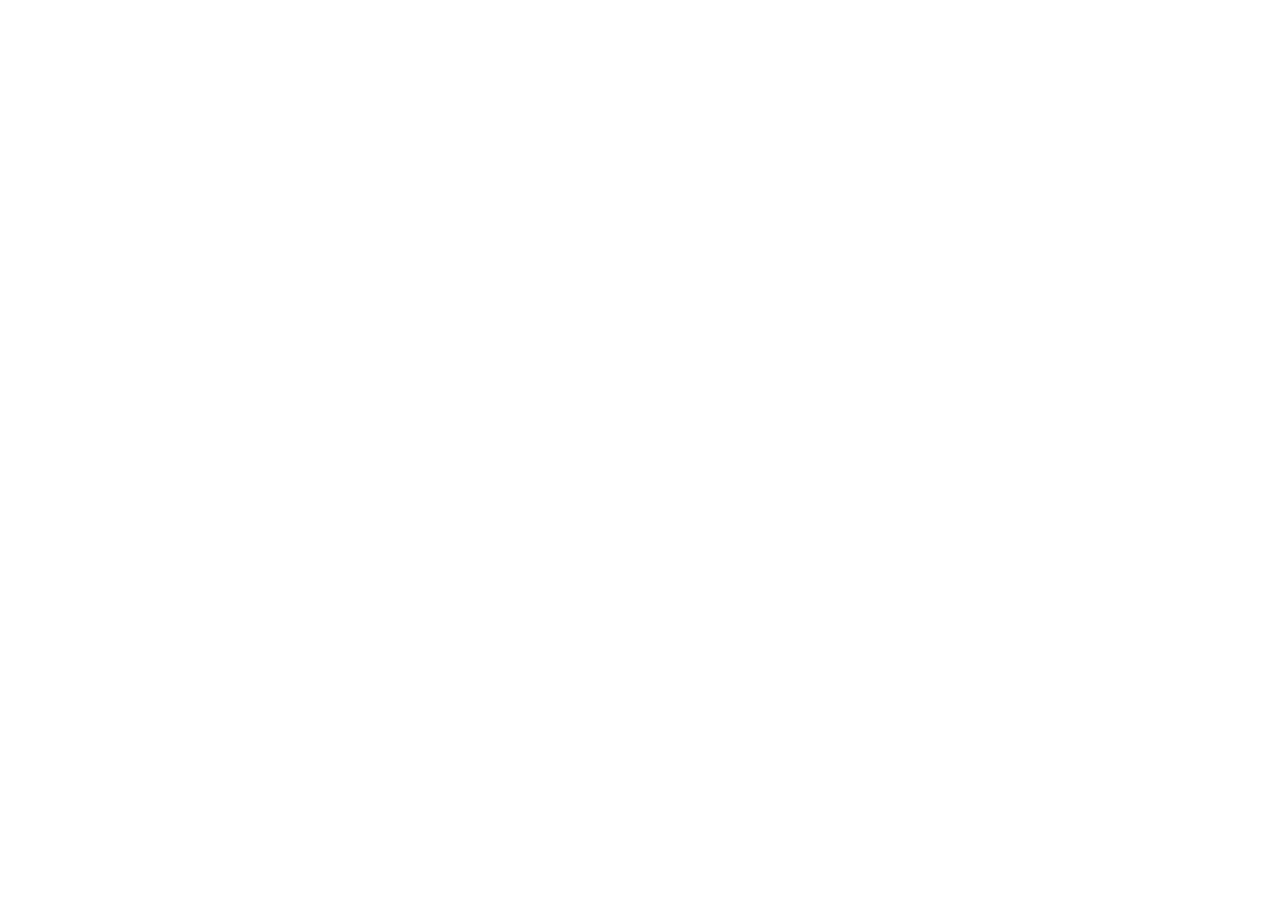
==== index.html @ 8de298e5 "Create index.html" ====
<!DOCTYPE html>
<html lang="ko">
<head>
<meta charset="UTF-8">
<meta name="viewport" content="width=device-width,initial-scale=1,viewport-fit=cover,user-scalable=no">
<meta name="theme-color" content="#4f46e5">
<link rel="icon" href="data:,">
<title>소진보카</title>
<link rel="stylesheet" href="style.css">
</head>
<body>
<div id="app"></div>
<div id="toast"></div>
<input type="file" id="cam" accept="image/*" capture="environment" hidden>
<input type="file" id="gallery" accept="image/*" hidden>
<script src="words.js"></script>
<script src="app.js"></script>
</body>
</html>
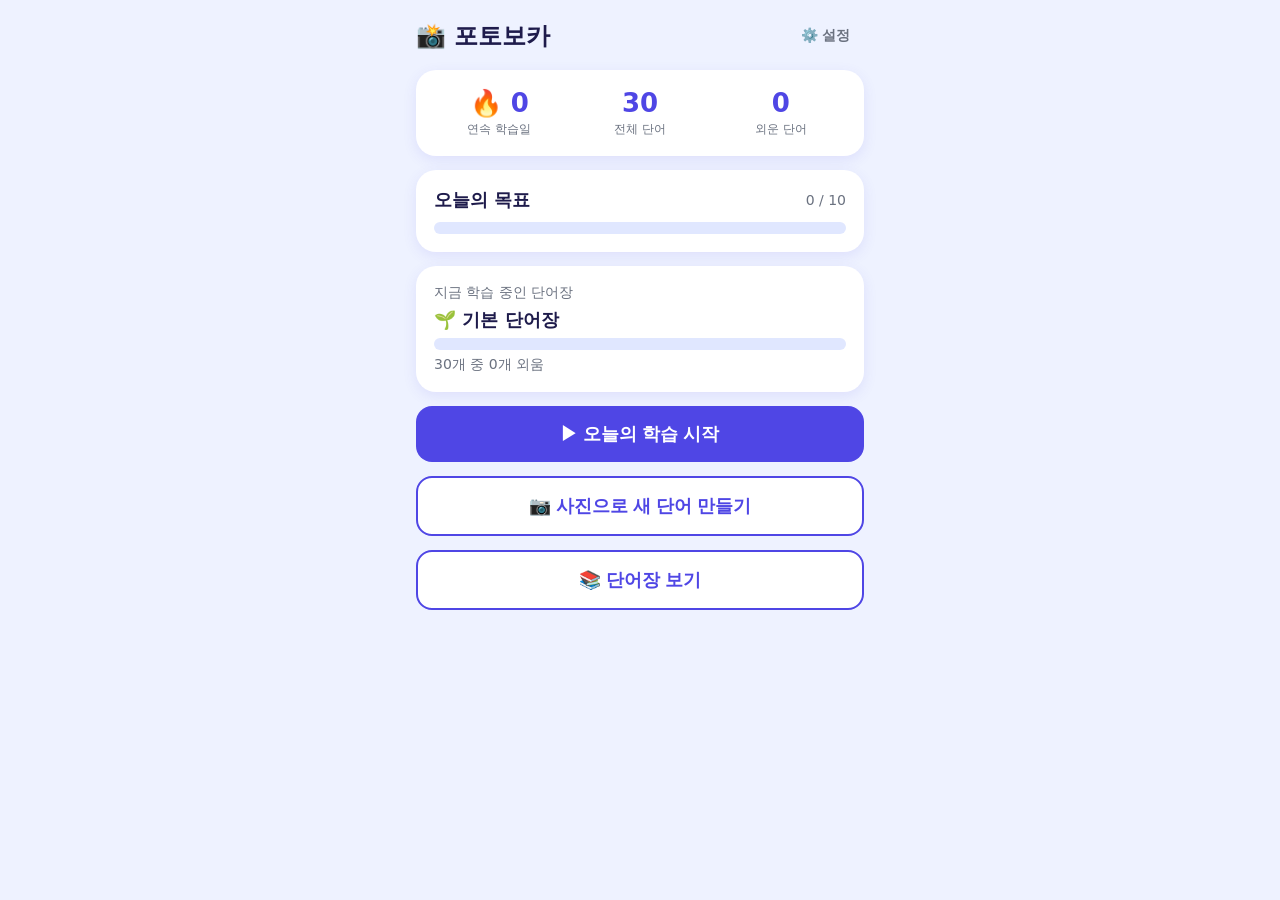
==== commit 1a1c2b82: "Update index.html" ====
--- a/index.html
+++ b/index.html
@@ -12,7 +12,7 @@
 <div id="app"></div>
 <div id="toast"></div>
 <input type="file" id="cam" accept="image/*" capture="environment" hidden>
-<input type="file" id="gallery" accept="image/*" hidden>
+<input type="file" id="gallery" accept="image/*" multiple hidden>
 <script src="words.js"></script>
 <script src="app.js"></script>
 </body>
--- a/style.css
+++ b/style.css
@@ -0,0 +1,50 @@
+*{box-sizing:border-box;-webkit-tap-highlight-color:transparent}
+:root{--p:#4f46e5;--pl:#eef2ff;--ok:#16a34a;--ng:#dc2626;--tx:#1e1b4b;--mu:#6b7280}
+html,body{margin:0;height:100%;font-family:system-ui,-apple-system,"Apple SD Gothic Neo","Malgun Gothic",sans-serif;background:var(--pl);color:var(--tx)}
+#app{max-width:480px;margin:0 auto;min-height:100%;padding:16px 16px calc(24px + env(safe-area-inset-bottom));display:flex;flex-direction:column;gap:14px}
+h1{font-size:24px;margin:4px 0}
+h2{font-size:18px;margin:0}
+.row{display:flex;gap:10px;align-items:center}
+.sp{justify-content:space-between}
+.card{background:#fff;border-radius:20px;padding:18px;box-shadow:0 4px 14px rgba(79,70,229,.1)}
+.btn{border:0;border-radius:16px;padding:16px;font-size:18px;font-weight:700;background:var(--p);color:#fff;width:100%;cursor:pointer}
+.btn.sec{background:#fff;color:var(--p);border:2px solid var(--p)}
+.btn.ghost{background:transparent;color:var(--mu);font-size:15px;padding:8px}
+.btn.sm{width:auto;padding:8px 14px;font-size:14px;border-radius:12px}
+.btn:disabled{opacity:.5}
+.stat{flex:1;text-align:center}
+.stat b{display:block;font-size:26px;color:var(--p)}
+.stat span{font-size:12px;color:var(--mu)}
+.bar{height:12px;background:#e0e7ff;border-radius:8px;overflow:hidden}
+.bar i{display:block;height:100%;background:linear-gradient(90deg,#818cf8,var(--p));transition:width .3s}
+.big{font-size:44px;font-weight:800;text-align:center;margin:8px 0}
+.emoji{font-size:72px;text-align:center}
+.ko{font-size:22px;text-align:center;font-weight:700}
+.mu{color:var(--mu);font-size:14px;text-align:center}
+.ex{background:var(--pl);border-radius:12px;padding:10px;font-size:15px;text-align:center}
+.opts{display:grid;gap:10px}
+.opt{border:2px solid #c7d2fe;background:#fff;border-radius:16px;padding:16px;font-size:20px;font-weight:600;color:var(--tx);cursor:pointer}
+.opt.ok{background:#dcfce7;border-color:var(--ok)}
+.opt.ng{background:#fee2e2;border-color:var(--ng)}
+.tiles{display:flex;flex-wrap:wrap;gap:8px;justify-content:center;min-height:52px}
+.tile{width:48px;height:52px;border-radius:12px;border:2px solid #c7d2fe;background:#fff;font-size:24px;font-weight:700;cursor:pointer;color:var(--tx)}
+.tile.slot{background:var(--pl);border-style:dashed}
+.tile.ok{background:#dcfce7;border-color:var(--ok)}
+.tile.ng{background:#fee2e2;border-color:var(--ng)}
+.chip{display:flex;align-items:center;gap:10px;padding:10px;border-radius:14px;background:#fff;border:2px solid #e0e7ff}
+.chip.off{opacity:.4}
+.chip .w{flex:1}
+.chip .w b{font-size:18px}
+.chip .w div{font-size:13px;color:var(--mu)}
+.chip input{width:22px;height:22px}
+input[type=text],input[type=password],input[type=number],select{width:100%;padding:12px;font-size:16px;border:2px solid #c7d2fe;border-radius:12px;background:#fff}
+label{font-size:14px;color:var(--mu);display:block;margin-bottom:4px}
+.spk{border:0;background:var(--pl);border-radius:50%;width:48px;height:48px;font-size:24px;cursor:pointer;align-self:center}
+.shake{animation:sh .3s}
+@keyframes sh{25%{transform:translateX(-6px)}75%{transform:translateX(6px)}}
+#toast{position:fixed;left:50%;bottom:30px;transform:translateX(-50%);background:#1e1b4b;color:#fff;padding:10px 18px;border-radius:20px;opacity:0;transition:opacity .3s;pointer-events:none;max-width:90%;text-align:center}
+#toast.show{opacity:1}
+.spin{text-align:center;padding:40px 0;font-size:18px}
+.spin i{display:inline-block;width:40px;height:40px;border:5px solid #c7d2fe;border-top-color:var(--p);border-radius:50%;animation:rot 1s linear infinite;margin-bottom:12px}
+@keyframes rot{to{transform:rotate(360deg)}}
+.thumb{width:100%;max-height:180px;object-fit:cover;border-radius:14px}
